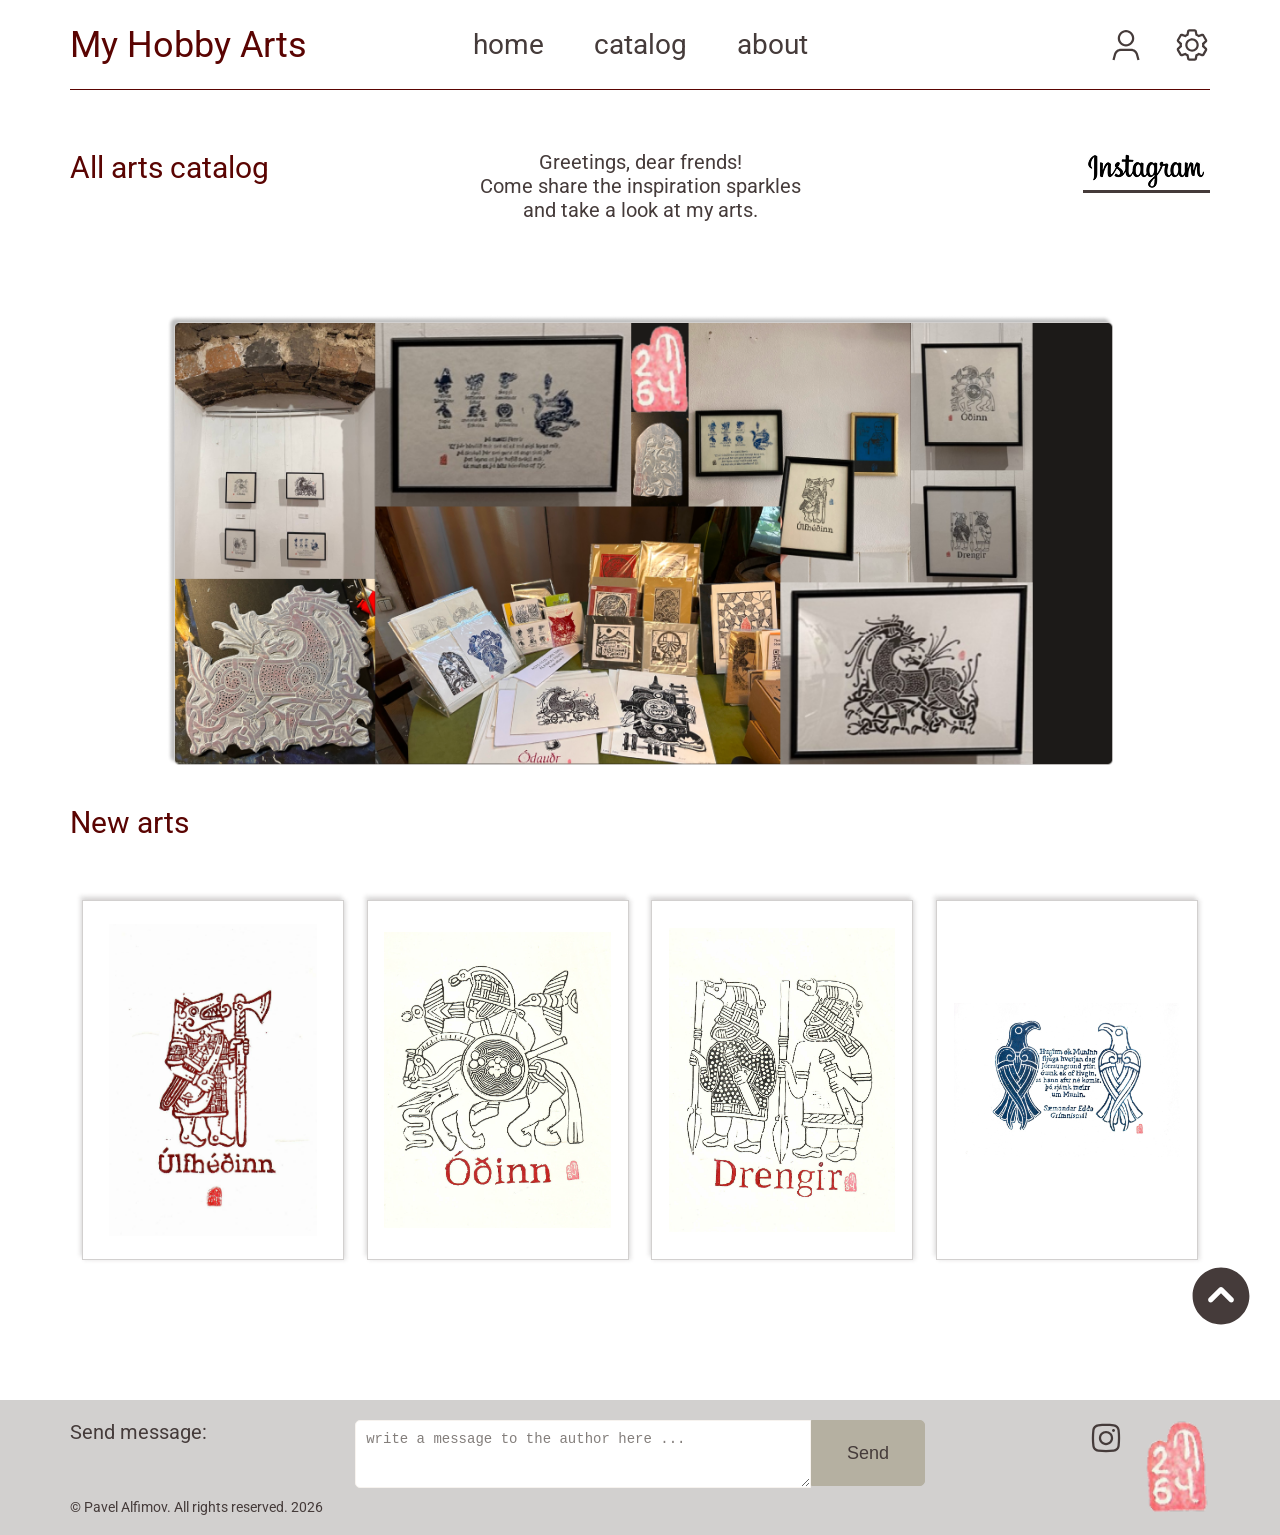
==== index.html @ f108cb51 "init commit" ====
<!DOCTYPE html>
<html lang="en">
<head>
  <meta charset="UTF-8">
  <meta name="viewport" content="width=device-width, initial-scale=1.0">
  <title>home</title>
  <link rel="stylesheet" href="./styles/home/home.css">
</head>
<body>
  <div class="wrapper">
    <div class="top" id="top">
      <header>
        <div class="header-block" id="headerBlock">
          <div class="header-left">
            <a href="index.html" class="site-title">My Hobby Arts</a>
          </div>
          <div class="header-center">
            <div class="menu-block">
              <a href="index.html" class="menu-item">home</a>
              <a href="./pages/catalog.html" class="menu-item">catalog</a>
              <a href="./pages/about.html" class="menu-item last">about</a>
            </div>
          </div>
          <div class="header-right">
            <div class="service-block">
              <div class="service-item">
                <a href="#">
                  <svg width="36" height="36" viewBox="0 0 36 36" fill="none" xmlns="http://www.w3.org/2000/svg">
                    <path fill-rule="evenodd" clip-rule="evenodd" d="M9.75001 11.25C9.75001 15.8025 13.4475 19.5 18 19.5C22.5525 19.5 26.25 15.8025 26.25 11.25C26.25 6.6975 22.5525 3 18 3C15.8123 3.00119 13.7146 3.87077 12.1677 5.41769C10.6208 6.9646 9.7512 9.06233 9.75001 11.25ZM12 11.25C12 7.9425 14.6925 5.25 18 5.25C21.3075 5.25 24 7.9425 24 11.25C24 14.5575 21.3075 17.25 18 17.25C14.6925 17.25 12 14.5575 12 11.25ZM27.855 27.615L29.3775 33.2925L31.5525 32.7075L30.03 27.03C29.6215 25.516 28.7259 24.1785 27.4815 23.2242C26.2371 22.2699 24.7132 21.7519 23.145 21.75H12.855C11.2862 21.7493 9.76102 22.2665 8.51614 23.2211C7.27125 24.1758 6.37625 25.5147 5.97001 27.03L4.44751 32.7075L6.62251 33.2925L8.14501 27.615C8.42249 26.5779 9.03455 25.6614 9.88619 25.0078C10.7378 24.3541 11.7814 23.9999 12.855 24H23.145C25.35 24 27.285 25.485 27.855 27.615Z" fill="#453B3A"/>
                  </svg>                  
                </a>
              </div>
              <div class="service-item last">
                <a href="#">
                  <svg width="36" height="36" viewBox="0 0 36 36" fill="none" xmlns="http://www.w3.org/2000/svg">
                    <path d="M30.375 18.855V17.1338L32.535 15.2438C32.9332 14.8928 33.1945 14.4124 33.2727 13.8875C33.3509 13.3625 33.2411 12.8268 32.9625 12.375L30.3075 7.87503C30.1103 7.53333 29.8266 7.24951 29.485 7.05205C29.1434 6.85459 28.7559 6.75043 28.3613 6.75003C28.1168 6.74816 27.8736 6.78616 27.6413 6.86253L24.9075 7.78503C24.4362 7.47037 23.9438 7.18845 23.4338 6.94128L22.86 4.10628C22.7572 3.58834 22.4754 3.12308 22.0641 2.79195C21.6527 2.46081 21.138 2.28491 20.61 2.29503H15.345C14.8171 2.28491 14.3024 2.46081 13.891 2.79195C13.4797 3.12308 13.1979 3.58834 13.095 4.10628L12.5213 6.94128C12.0082 7.18951 11.5122 7.47138 11.0363 7.78503L8.35879 6.81753C8.124 6.75636 7.88086 6.73356 7.63879 6.75003C7.24422 6.75043 6.8567 6.85459 6.5151 7.05205C6.17349 7.24951 5.88982 7.53333 5.69254 7.87503L3.03754 12.375C2.77495 12.8261 2.67737 13.3545 2.76152 13.8697C2.84567 14.3848 3.1063 14.8547 3.49879 15.1988L5.62504 17.145V18.8663L3.49879 20.7563C3.09522 21.1028 2.82745 21.5811 2.74301 22.1062C2.65857 22.6314 2.76292 23.1695 3.03754 23.625L5.69254 28.125C5.88982 28.4667 6.17349 28.7506 6.5151 28.948C6.8567 29.1455 7.24422 29.2496 7.63879 29.25C7.88331 29.2519 8.1265 29.2139 8.35879 29.1375L11.0925 28.215C11.5639 28.5297 12.0563 28.8116 12.5663 29.0588L13.14 31.8938C13.2429 32.4117 13.5247 32.877 13.936 33.2081C14.3474 33.5392 14.8621 33.7151 15.39 33.705H20.7C21.228 33.7151 21.7427 33.5392 22.1541 33.2081C22.5654 32.877 22.8472 32.4117 22.95 31.8938L23.5238 29.0588C24.0368 28.8105 24.5329 28.5287 25.0088 28.215L27.7313 29.1375C27.9636 29.2139 28.2068 29.2519 28.4513 29.25C28.8459 29.2496 29.2334 29.1455 29.575 28.948C29.9166 28.7506 30.2003 28.4667 30.3975 28.125L32.9625 23.625C33.2251 23.1739 33.3227 22.6455 33.2386 22.1304C33.1544 21.6153 32.8938 21.1454 32.5013 20.8013L30.375 18.855ZM28.3613 27L24.5025 25.695C23.5987 26.4594 22.5665 27.0574 21.4538 27.4613L20.655 31.5H15.345L14.5463 27.5063C13.4424 27.091 12.4157 26.494 11.5088 25.74L7.63879 27L4.98379 22.5L8.04379 19.8C7.83577 18.6355 7.83577 17.4433 8.04379 16.2788L4.98379 13.5L7.63879 9.00003L11.4975 10.305C12.4014 9.54069 13.4336 8.94269 14.5463 8.53878L15.345 4.50003H20.655L21.4538 8.49378C22.5577 8.90903 23.5844 9.50601 24.4913 10.26L28.3613 9.00003L31.0163 13.5L27.9563 16.2C28.1643 17.3646 28.1643 18.5567 27.9563 19.7213L31.0163 22.5L28.3613 27Z" fill="#453B3A"/>
                    <path d="M18 24.75C16.665 24.75 15.3599 24.3541 14.2499 23.6124C13.1399 22.8707 12.2747 21.8165 11.7638 20.5831C11.2529 19.3497 11.1193 17.9925 11.3797 16.6831C11.6402 15.3738 12.283 14.171 13.227 13.227C14.171 12.283 15.3738 11.6402 16.6831 11.3797C17.9925 11.1193 19.3497 11.2529 20.5831 11.7638C21.8165 12.2747 22.8707 13.1399 23.6124 14.2499C24.3541 15.3599 24.75 16.665 24.75 18C24.759 18.8889 24.5906 19.7707 24.2546 20.5938C23.9186 21.4168 23.4217 22.1645 22.7931 22.7931C22.1645 23.4217 21.4168 23.9186 20.5938 24.2546C19.7707 24.5906 18.8889 24.759 18 24.75ZM18 13.5C17.4053 13.4861 16.8139 13.5931 16.2617 13.8143C15.7094 14.0356 15.2078 14.3665 14.7872 14.7872C14.3665 15.2078 14.0356 15.7094 13.8143 16.2617C13.5931 16.8139 13.4861 17.4053 13.5 18C13.4861 18.5947 13.5931 19.1861 13.8143 19.7383C14.0356 20.2906 14.3665 20.7922 14.7872 21.2128C15.2078 21.6335 15.7094 21.9644 16.2617 22.1857C16.8139 22.4069 17.4053 22.5139 18 22.5C18.5947 22.5139 19.1861 22.4069 19.7383 22.1857C20.2906 21.9644 20.7922 21.6335 21.2128 21.2128C21.6335 20.7922 21.9644 20.2906 22.1857 19.7383C22.4069 19.1861 22.5139 18.5947 22.5 18C22.5139 17.4053 22.4069 16.8139 22.1857 16.2617C21.9644 15.7094 21.6335 15.2078 21.2128 14.7872C20.7922 14.3665 20.2906 14.0356 19.7383 13.8143C19.1861 13.5931 18.5947 13.4861 18 13.5Z" fill="#453B3A"/>
                  </svg>
                </a>
              </div>
            </div>
          </div>
        </div>
      </header>
      <main>
        <div class="greeting-block" id="greetingBlock">
          <div class="title-link-block">
            <a href="pages/catalog.html" class="title-link">All arts catalog</a>
          </div>
          <div class="greeting-text-block">
            <p class="greeting-text">Greetings, dear frends! 
              Come share the inspiration sparkles
              and take a look at my arts.</p>
          </div>
          <div class="resource-link-block">
            <a href="#">
              <img src="assets/icons/instagram-logo.png" alt="instagram" class="resource-link">
            </a>
          </div>
        </div>
        <div class="collage-block">
          <img src="assets/images/collage.png" alt="collage" class="collage-img">
        </div>
        <div class="news-block">
          <div class="title-link-block">
            <a href="#newImagesBlock" class="title-link">New arts</a>
          </div>
          <div class="new-images-block" id="newImagesBlock">
            <div class="new-image-card">
              <div class="new-image-card-block">
                <img src="assets/catalog/object-1.png" alt="image" class="image-item">
              </div>              
            </div>
            <div class="new-image-card">
              <div class="new-image-card-block">
                <img src="assets/catalog/object-2.png" alt="image" class="image-item">
              </div>              
            </div>
            <div class="new-image-card">
              <div class="new-image-card-block">
                <img src="assets/catalog/object-6.png" alt="image" class="image-item">
              </div>              
            </div>
            <div class="new-image-card">
              <div class="new-image-card-block">
                <img src="assets/catalog/object-11.png" alt="image" class="image-item">
              </div>              
            </div>           
          </div>
        </div>
      </main>
    </div>
    <footer>
      <div class="btn-up-block">
        <a href="#top">
          <svg width="62" height="62" viewBox="0 0 62 62" fill="none" xmlns="http://www.w3.org/2000/svg">
            <path fill-rule="evenodd" clip-rule="evenodd" d="M31 2.58331C15.3063 2.58331 2.58337 15.3062 2.58337 31C2.58337 46.6937 15.3063 59.4166 31 59.4166C46.6938 59.4166 59.4167 46.6937 59.4167 31C59.4167 15.3062 46.6938 2.58331 31 2.58331ZM22.4931 36.7014C22.0059 37.172 21.3533 37.4324 20.676 37.4265C19.9987 37.4206 19.3507 37.1489 18.8718 36.6699C18.3928 36.191 18.1211 35.543 18.1152 34.8657C18.1093 34.1883 18.3697 33.5358 18.8403 33.0486L29.1736 22.7152C29.6581 22.2309 30.315 21.9589 31 21.9589C31.685 21.9589 32.342 22.2309 32.8265 22.7152L43.1598 33.0486C43.6304 33.5358 43.8908 34.1883 43.8849 34.8657C43.879 35.543 43.6073 36.191 43.1283 36.6699C42.6493 37.1489 42.0014 37.4206 41.3241 37.4265C40.6467 37.4324 39.9942 37.172 39.507 36.7014L31 28.1945L22.4931 36.7014Z" fill="#453B3A"/>
          </svg>
        </a>
      </div>
      <div class="footer-block">
        <div class="footer-left">
          <div class="footer-left-block">
            <div class="title-block">
              <p class="send-title">Send message:</p>
            </div>
            <div class="title-block">
              <p class="copyrights">&copy; Pavel Alfimov. All rights reserved. 2026</p>
            </div>            
          </div>
        </div>
        <div class="footer-center">
          <div class="footer-center-block">
            <textarea name="message-footer" id="messageFooter" class="message-footer" placeholder="write a message to the author here ..."></textarea>
            <button type="button" class="btn-send-footer">Send</button>            
          </div>

        </div>
        <div class="footer-right">
          <div class="footer-right-block">
            <div class="socials-block">
              <a href="#" class="social-icon">
                <svg width="36" height="36" viewBox="0 0 36 36" fill="none" xmlns="http://www.w3.org/2000/svg">
                  <path d="M24 10.5C24 10.1022 24.158 9.72064 24.4393 9.43934C24.7206 9.15804 25.1022 9 25.5 9C25.8978 9 26.2794 9.15804 26.5607 9.43934C26.842 9.72064 27 10.1022 27 10.5C27 10.8978 26.842 11.2794 26.5607 11.5607C26.2794 11.842 25.8978 12 25.5 12C25.1022 12 24.7206 11.842 24.4393 11.5607C24.158 11.2794 24 10.8978 24 10.5Z" fill="#453B3A"/>
                  <path fill-rule="evenodd" clip-rule="evenodd" d="M18 10.875C16.1103 10.875 14.2981 11.6257 12.9619 12.9619C11.6257 14.2981 10.875 16.1103 10.875 18C10.875 19.8897 11.6257 21.7019 12.9619 23.0381C14.2981 24.3743 16.1103 25.125 18 25.125C19.8897 25.125 21.7019 24.3743 23.0381 23.0381C24.3743 21.7019 25.125 19.8897 25.125 18C25.125 16.1103 24.3743 14.2981 23.0381 12.9619C21.7019 11.6257 19.8897 10.875 18 10.875ZM13.125 18C13.125 16.7071 13.6386 15.4671 14.5529 14.5529C15.4671 13.6386 16.7071 13.125 18 13.125C19.2929 13.125 20.5329 13.6386 21.4471 14.5529C22.3614 15.4671 22.875 16.7071 22.875 18C22.875 19.2929 22.3614 20.5329 21.4471 21.4471C20.5329 22.3614 19.2929 22.875 18 22.875C16.7071 22.875 15.4671 22.3614 14.5529 21.4471C13.6386 20.5329 13.125 19.2929 13.125 18Z" fill="#453B3A"/>
                  <path fill-rule="evenodd" clip-rule="evenodd" d="M25.887 4.2495C20.6451 3.66814 15.355 3.66814 10.113 4.2495C7.09502 4.587 4.65752 6.9645 4.30352 9.9975C3.68268 15.3144 3.68268 20.6856 4.30352 26.0025C4.65752 29.0355 7.09352 31.413 10.113 31.7505C15.355 32.3306 20.645 32.3306 25.887 31.7505C28.905 31.413 31.3425 29.0355 31.6965 26.0025C32.3174 20.6856 32.3174 15.3144 31.6965 9.9975C31.3425 6.9645 28.9065 4.587 25.887 4.2495ZM10.362 6.4845C15.4385 5.92156 20.5616 5.92156 25.638 6.4845C27.633 6.7095 29.2305 8.283 29.463 10.26C30.0647 15.4025 30.0647 20.5975 29.463 25.74C29.3428 26.7076 28.8998 27.6063 28.2058 28.2911C27.5117 28.9759 26.6071 29.4067 25.638 29.514C20.5616 30.0769 15.4385 30.0769 10.362 29.514C9.39293 29.4067 8.4883 28.9759 7.79425 28.2911C7.10021 27.6063 6.65728 26.7076 6.53702 25.74C5.93531 20.5975 5.93531 15.4025 6.53702 10.26C6.65728 9.29244 7.10021 8.39367 7.79425 7.70888C8.4883 7.02409 9.39293 6.59176 10.362 6.4845Z" fill="#453B3A"/>
                </svg>
              </a>
            </div>
            <div class="signature-block">
              <img src="assets/images/signature.png" alt="signature" class="signature">
            </div>
          </div>
        </div>
      </div>
    </footer>
  </div>
  
</body>
</html>
---- styles/home/home.css ----
@font-face {
  font-family: Roboto;
  src: url(../../assets/fonts/Roboto.ttf);
}
* {
  margin: 0;
  padding: 0;
}

body {
  font-family: Roboto;
}

.wrapper {
  margin: 0;
  width: 100%;
  height: auto;
  display: flex;
  flex-direction: column;
  justify-content: center;
  box-sizing: border-box;
  justify-content: space-between;
}
.wrapper .top {
  margin: 0;
  width: 100%;
  height: auto;
  display: flex;
  flex-direction: column;
  justify-content: center;
  box-sizing: border-box;
  justify-content: space-between;
  flex-grow: 1;
}
.wrapper .top header {
  margin: 0;
  width: 100%;
  height: 10vh;
  display: flex;
  flex-direction: column;
  justify-content: center;
  box-sizing: border-box;
  background-color: #ffffff;
  position: sticky;
  top: 0;
  z-index: 9999;
}
.wrapper .top header .header-block {
  margin: 0 auto;
  width: 89%;
  height: 10vh;
  display: flex;
  justify-content: center;
  box-sizing: border-box;
  justify-content: space-between;
  border-bottom: 1px solid #5A0402;
}
.wrapper .top header .header-block .header-left {
  margin: 0 auto;
  width: 25%;
  height: 100%;
  display: flex;
  flex-direction: column;
  justify-content: center;
  box-sizing: border-box;
}
.wrapper .top header .header-block .header-left .site-title {
  margin: 0 auto;
  margin-left: 0;
  font-size: 36px;
  font-weight: 400;
  line-height: auto;
  letter-spacing: 0;
  text-decoration: none;
  color: #5A0402;
  text-align: left;
}
.wrapper .top header .header-block .header-left .site-title:hover {
  color: #c0271e;
}
.wrapper .top header .header-block .header-center {
  margin: 0 auto;
  width: 50%;
  height: 100%;
  display: flex;
  flex-direction: column;
  justify-content: center;
  box-sizing: border-box;
}
.wrapper .top header .header-block .header-center .menu-block {
  margin: 0 auto;
  width: 100%;
  display: flex;
  justify-content: center;
  box-sizing: border-box;
}
.wrapper .top header .header-block .header-center .menu-block .menu-item {
  margin: 0;
  margin-right: 50px;
  font-size: 28px;
  font-weight: 400;
  line-height: auto;
  letter-spacing: 0;
  text-decoration: none;
  color: #453B3A;
  text-align: center;
}
.wrapper .top header .header-block .header-center .menu-block .last {
  margin-right: 0;
}
.wrapper .top header .header-block .header-center .menu-block .menu-item:hover {
  color: #c0271e;
}
.wrapper .top header .header-block .header-right {
  margin: 0 auto;
  width: 25%;
  height: 100%;
  display: flex;
  flex-direction: column;
  justify-content: center;
  box-sizing: border-box;
}
.wrapper .top header .header-block .header-right .service-block {
  margin: 0 auto;
  width: 100%;
  display: flex;
  justify-content: center;
  box-sizing: border-box;
  justify-content: flex-end;
}
.wrapper .top header .header-block .header-right .service-block .service-item {
  margin: 0;
  margin-right: 30px;
  width: 36px;
  height: 36px;
}
.wrapper .top header .header-block .header-right .service-block .last {
  margin-right: 0;
}
.wrapper .top header .header-block .header-right .service-block .service-item:hover svg path {
  fill: #c0271e;
}
.wrapper .top main {
  margin: 0;
  width: 100%;
  min-height: 75vh;
  display: flex;
  flex-direction: column;
  justify-content: center;
  box-sizing: border-box;
}
.wrapper .top main .greeting-block {
  margin: 0 auto;
  width: 89%;
  height: 25vh;
  display: flex;
  justify-content: center;
  box-sizing: border-box;
}
.wrapper .top main .greeting-block .title-link-block {
  margin: auto;
  margin-top: 60px;
  width: 25%;
}
.wrapper .top main .greeting-block .title-link-block .title-link {
  font-size: 30px;
  font-weight: 400;
  line-height: auto;
  letter-spacing: 0;
  color: #5A0402;
  text-decoration: none;
}
.wrapper .top main .greeting-block .title-link-block .title-link:hover {
  color: #c0271e;
}
.wrapper .top main .greeting-block .greeting-text-block {
  margin: auto;
  margin-top: 60px;
  width: 50%;
}
.wrapper .top main .greeting-block .greeting-text-block .greeting-text {
  white-space: pre-line;
  text-align: center;
  font-size: 20px;
  font-weight: 400;
  line-height: 24px;
  letter-spacing: 0;
  color: #453B3A;
}
.wrapper .top main .greeting-block .resource-link-block {
  margin: auto;
  margin-top: 60px;
  width: 25%;
  display: flex;
  justify-content: center;
  box-sizing: border-box;
  justify-content: flex-end;
}
.wrapper .top main .greeting-block .resource-link-block .resource-link {
  border-bottom: 3px solid #453B3A;
}
.wrapper .top main .greeting-block .resource-link-block .resource-link:hover {
  border-color: #c0271e;
}
.wrapper .top main .collage-block {
  margin: 0 auto;
  width: 89%;
  height: 50vh;
  display: flex;
  justify-content: center;
  box-sizing: border-box;
}
.wrapper .top main .collage-block .collage-img {
  margin: 0 auto;
  height: 100%;
}
.wrapper .top main .news-block {
  margin: 0 auto;
  margin-bottom: 80px;
  width: 89%;
  height: auto;
  min-height: 15vh;
  display: flex;
  flex-direction: column;
  justify-content: center;
  box-sizing: border-box;
}
.wrapper .top main .news-block .title-link-block {
  margin: 0 auto;
  margin-top: 40px;
  width: 100%;
}
.wrapper .top main .news-block .title-link-block .title-link {
  font-size: 30px;
  font-weight: 400;
  line-height: auto;
  letter-spacing: 0;
  color: #5A0402;
  text-decoration: none;
}
.wrapper .top main .news-block .title-link-block .title-link:hover {
  color: #c0271e;
}
.wrapper .top main .news-block .new-images-block {
  margin: 60px auto;
  width: 100%;
  height: auto;
  display: flex;
  justify-content: center;
  box-sizing: border-box;
  justify-content: space-between;
}
.wrapper .top main .news-block .new-images-block .new-image-card {
  margin: auto;
  height: 40vh;
  width: 23%;
  border: 1px solid #d2d0cf;
  display: flex;
  flex-direction: column;
  justify-content: center;
  box-sizing: border-box;
  box-shadow: -2px -4px 4px rgba(69, 59, 58, 0.15), 2px 0 4px rgba(69, 59, 58, 0.15);
}
.wrapper .top main .news-block .new-images-block .new-image-card .new-image-card-block {
  margin: 0 auto;
  width: 87%;
  height: 87%;
  display: flex;
  flex-direction: column;
  justify-content: center;
  box-sizing: border-box;
}
.wrapper .top main .news-block .new-images-block .new-image-card .new-image-card-block .image-item {
  width: 100%;
  height: 100%;
  -o-object-fit: contain;
     object-fit: contain;
}
.wrapper footer {
  margin: 0;
  width: 100%;
  height: 15vh;
  display: flex;
  flex-direction: column;
  justify-content: center;
  box-sizing: border-box;
  background-color: #d2d0cf;
  position: relative;
}
.wrapper footer .btn-up-block {
  position: absolute;
  top: -100%;
  left: 93vw;
  z-index: 9999;
}
.wrapper footer .btn-up-block:hover svg path {
  fill: #837E7B;
}
.wrapper footer .footer-block {
  margin: 0 auto;
  width: 89%;
  height: 15vh;
  display: flex;
  justify-content: center;
  box-sizing: border-box;
  justify-content: space-between;
}
.wrapper footer .footer-block .footer-left {
  margin: 0 auto;
  width: 25%;
  height: 100%;
  display: flex;
  flex-direction: column;
  justify-content: center;
  box-sizing: border-box;
}
.wrapper footer .footer-block .footer-left .footer-left-block {
  height: 70%;
  display: flex;
  flex-direction: column;
  justify-content: center;
  box-sizing: border-box;
  justify-content: space-between;
}
.wrapper footer .footer-block .footer-left .footer-left-block .title-block {
  margin: 0 auto;
  width: 100%;
  height: auto;
  display: flex;
  justify-content: center;
  box-sizing: border-box;
  justify-content: flex-start;
}
.wrapper footer .footer-block .footer-left .footer-left-block .title-block .send-title {
  font-size: 20px;
  font-weight: 400;
  line-height: auto;
  letter-spacing: 0;
  color: #453B3A;
  text-align: left;
}
.wrapper footer .footer-block .footer-left .footer-left-block .title-block .copyrights {
  font-size: 14px;
  font-weight: 400;
  line-height: auto;
  letter-spacing: 0;
  color: #453B3A;
  text-align: left;
}
.wrapper footer .footer-block .footer-center {
  margin: 0 auto;
  width: 50%;
  height: 100%;
  display: flex;
  flex-direction: column;
  justify-content: center;
  box-sizing: border-box;
}
.wrapper footer .footer-block .footer-center .footer-center-block {
  height: 70%;
  display: flex;
  justify-content: center;
  box-sizing: border-box;
}
.wrapper footer .footer-block .footer-center .footer-center-block .message-footer {
  width: 80%;
  height: 70%;
  border: 1px solid #f7f3ef;
  border-top-left-radius: 5px;
  border-bottom-left-radius: 5px;
  outline: none;
  resize: vertical;
  min-height: 70%;
  max-height: 100%;
  overflow-y: auto;
}
.wrapper footer .footer-block .footer-center .footer-center-block .message-footer::-moz-placeholder {
  padding: 10px 0 0 10px;
  font-size: 14px;
  font-weight: 300;
  line-height: auto;
  letter-spacing: 0;
  color: #837E7B;
}
.wrapper footer .footer-block .footer-center .footer-center-block .message-footer::placeholder {
  padding: 10px 0 0 10px;
  font-size: 14px;
  font-weight: 300;
  line-height: auto;
  letter-spacing: 0;
  color: #837E7B;
}
.wrapper footer .footer-block .footer-center .footer-center-block .btn-send-footer {
  width: 20%;
  height: 70%;
  background-color: #b5b0a1;
  border: 1px solid #b5b0a1;
  border-top-right-radius: 5px;
  border-bottom-right-radius: 5px;
  outline: none;
  font-size: 18px;
  font-weight: 400;
  line-height: auto;
  letter-spacing: 0;
  color: #453B3A;
  cursor: pointer;
}
.wrapper footer .footer-block .footer-center .footer-center-block .btn-send-footer:hover {
  background-color: #8a8a8b;
  border: 1px solid #8a8a8b;
  color: #f7f3ef;
}
.wrapper footer .footer-block .footer-right {
  margin: 0 auto;
  width: 25%;
  height: 100%;
  display: flex;
  flex-direction: column;
  justify-content: center;
  box-sizing: border-box;
}
.wrapper footer .footer-block .footer-right .footer-right-block {
  margin: 0 auto;
  width: 100%;
  height: 70%;
  display: flex;
  justify-content: center;
  box-sizing: border-box;
  justify-content: space-around;
}
.wrapper footer .footer-block .footer-right .footer-right-block .socials-block {
  margin: 0 auto;
  width: 70%;
  display: flex;
  justify-content: center;
  box-sizing: border-box;
  justify-content: flex-end;
}
.wrapper footer .footer-block .footer-right .footer-right-block .socials-block .social-icon {
  width: 36px;
  height: 36px;
}
.wrapper footer .footer-block .footer-right .footer-right-block .socials-block .social-icon:hover svg path {
  fill: #c0271e;
}
.wrapper footer .footer-block .footer-right .footer-right-block .signature-block {
  margin: 0 auto;
  width: 30%;
  height: 100%;
  display: flex;
  justify-content: center;
  box-sizing: border-box;
  justify-content: flex-end;
}
.wrapper footer .footer-block .footer-right .footer-right-block .signature-block .signature {
  width: auto;
  height: 100%;
  -o-object-fit: contain;
     object-fit: contain;
  display: flex;
  justify-content: center;
  box-sizing: border-box;
  justify-content: left;
}/*# sourceMappingURL=home.css.map */
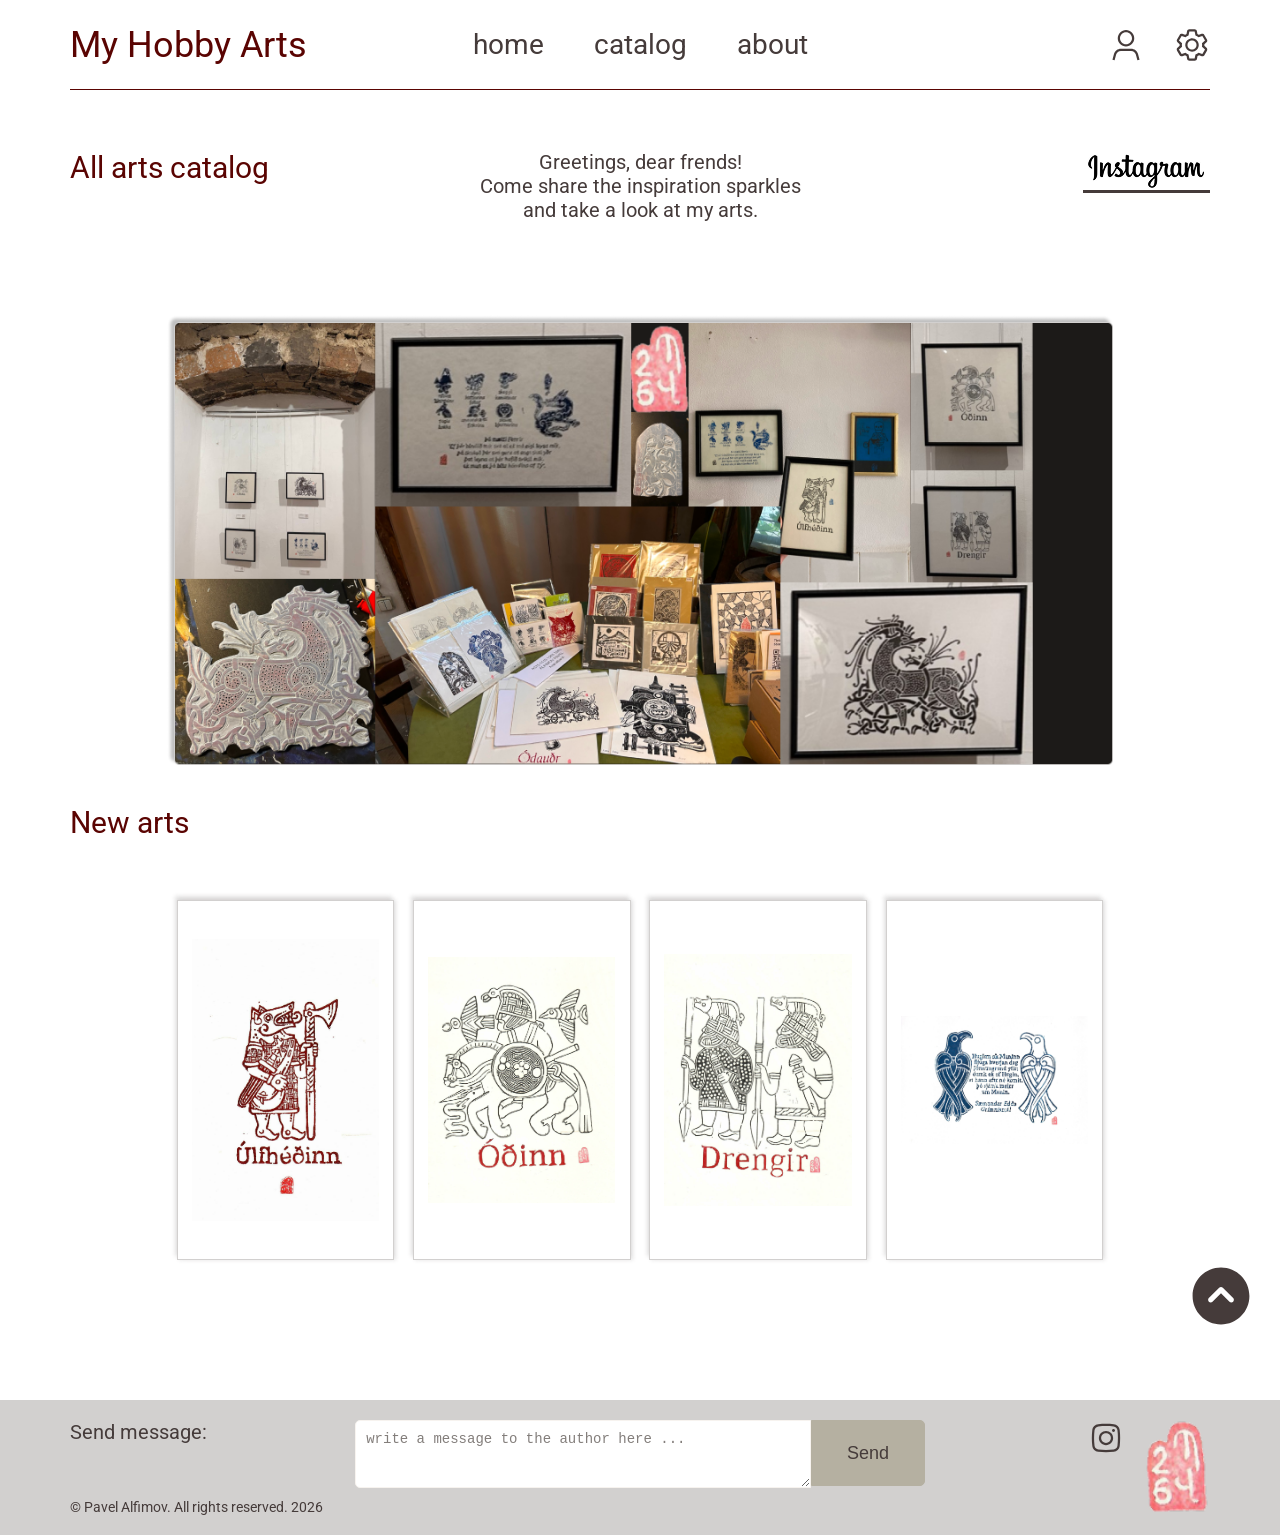
==== commit e9942174: "add admin layout" ====
--- a/index.html
+++ b/index.html
@@ -23,15 +23,15 @@
           </div>
           <div class="header-right">
             <div class="service-block">
-              <div class="service-item">
+              <div class="service-item" id="btnAuth">
                 <a href="#">
                   <svg width="36" height="36" viewBox="0 0 36 36" fill="none" xmlns="http://www.w3.org/2000/svg">
                     <path fill-rule="evenodd" clip-rule="evenodd" d="M9.75001 11.25C9.75001 15.8025 13.4475 19.5 18 19.5C22.5525 19.5 26.25 15.8025 26.25 11.25C26.25 6.6975 22.5525 3 18 3C15.8123 3.00119 13.7146 3.87077 12.1677 5.41769C10.6208 6.9646 9.7512 9.06233 9.75001 11.25ZM12 11.25C12 7.9425 14.6925 5.25 18 5.25C21.3075 5.25 24 7.9425 24 11.25C24 14.5575 21.3075 17.25 18 17.25C14.6925 17.25 12 14.5575 12 11.25ZM27.855 27.615L29.3775 33.2925L31.5525 32.7075L30.03 27.03C29.6215 25.516 28.7259 24.1785 27.4815 23.2242C26.2371 22.2699 24.7132 21.7519 23.145 21.75H12.855C11.2862 21.7493 9.76102 22.2665 8.51614 23.2211C7.27125 24.1758 6.37625 25.5147 5.97001 27.03L4.44751 32.7075L6.62251 33.2925L8.14501 27.615C8.42249 26.5779 9.03455 25.6614 9.88619 25.0078C10.7378 24.3541 11.7814 23.9999 12.855 24H23.145C25.35 24 27.285 25.485 27.855 27.615Z" fill="#453B3A"/>
                   </svg>                  
                 </a>
               </div>
-              <div class="service-item last">
-                <a href="#">
+              <div class="service-item last" id="btnAdmin">
+                <a href="components/layouts/admin.html">
                   <svg width="36" height="36" viewBox="0 0 36 36" fill="none" xmlns="http://www.w3.org/2000/svg">
                     <path d="M30.375 18.855V17.1338L32.535 15.2438C32.9332 14.8928 33.1945 14.4124 33.2727 13.8875C33.3509 13.3625 33.2411 12.8268 32.9625 12.375L30.3075 7.87503C30.1103 7.53333 29.8266 7.24951 29.485 7.05205C29.1434 6.85459 28.7559 6.75043 28.3613 6.75003C28.1168 6.74816 27.8736 6.78616 27.6413 6.86253L24.9075 7.78503C24.4362 7.47037 23.9438 7.18845 23.4338 6.94128L22.86 4.10628C22.7572 3.58834 22.4754 3.12308 22.0641 2.79195C21.6527 2.46081 21.138 2.28491 20.61 2.29503H15.345C14.8171 2.28491 14.3024 2.46081 13.891 2.79195C13.4797 3.12308 13.1979 3.58834 13.095 4.10628L12.5213 6.94128C12.0082 7.18951 11.5122 7.47138 11.0363 7.78503L8.35879 6.81753C8.124 6.75636 7.88086 6.73356 7.63879 6.75003C7.24422 6.75043 6.8567 6.85459 6.5151 7.05205C6.17349 7.24951 5.88982 7.53333 5.69254 7.87503L3.03754 12.375C2.77495 12.8261 2.67737 13.3545 2.76152 13.8697C2.84567 14.3848 3.1063 14.8547 3.49879 15.1988L5.62504 17.145V18.8663L3.49879 20.7563C3.09522 21.1028 2.82745 21.5811 2.74301 22.1062C2.65857 22.6314 2.76292 23.1695 3.03754 23.625L5.69254 28.125C5.88982 28.4667 6.17349 28.7506 6.5151 28.948C6.8567 29.1455 7.24422 29.2496 7.63879 29.25C7.88331 29.2519 8.1265 29.2139 8.35879 29.1375L11.0925 28.215C11.5639 28.5297 12.0563 28.8116 12.5663 29.0588L13.14 31.8938C13.2429 32.4117 13.5247 32.877 13.936 33.2081C14.3474 33.5392 14.8621 33.7151 15.39 33.705H20.7C21.228 33.7151 21.7427 33.5392 22.1541 33.2081C22.5654 32.877 22.8472 32.4117 22.95 31.8938L23.5238 29.0588C24.0368 28.8105 24.5329 28.5287 25.0088 28.215L27.7313 29.1375C27.9636 29.2139 28.2068 29.2519 28.4513 29.25C28.8459 29.2496 29.2334 29.1455 29.575 28.948C29.9166 28.7506 30.2003 28.4667 30.3975 28.125L32.9625 23.625C33.2251 23.1739 33.3227 22.6455 33.2386 22.1304C33.1544 21.6153 32.8938 21.1454 32.5013 20.8013L30.375 18.855ZM28.3613 27L24.5025 25.695C23.5987 26.4594 22.5665 27.0574 21.4538 27.4613L20.655 31.5H15.345L14.5463 27.5063C13.4424 27.091 12.4157 26.494 11.5088 25.74L7.63879 27L4.98379 22.5L8.04379 19.8C7.83577 18.6355 7.83577 17.4433 8.04379 16.2788L4.98379 13.5L7.63879 9.00003L11.4975 10.305C12.4014 9.54069 13.4336 8.94269 14.5463 8.53878L15.345 4.50003H20.655L21.4538 8.49378C22.5577 8.90903 23.5844 9.50601 24.4913 10.26L28.3613 9.00003L31.0163 13.5L27.9563 16.2C28.1643 17.3646 28.1643 18.5567 27.9563 19.7213L31.0163 22.5L28.3613 27Z" fill="#453B3A"/>
                     <path d="M18 24.75C16.665 24.75 15.3599 24.3541 14.2499 23.6124C13.1399 22.8707 12.2747 21.8165 11.7638 20.5831C11.2529 19.3497 11.1193 17.9925 11.3797 16.6831C11.6402 15.3738 12.283 14.171 13.227 13.227C14.171 12.283 15.3738 11.6402 16.6831 11.3797C17.9925 11.1193 19.3497 11.2529 20.5831 11.7638C21.8165 12.2747 22.8707 13.1399 23.6124 14.2499C24.3541 15.3599 24.75 16.665 24.75 18C24.759 18.8889 24.5906 19.7707 24.2546 20.5938C23.9186 21.4168 23.4217 22.1645 22.7931 22.7931C22.1645 23.4217 21.4168 23.9186 20.5938 24.2546C19.7707 24.5906 18.8889 24.759 18 24.75ZM18 13.5C17.4053 13.4861 16.8139 13.5931 16.2617 13.8143C15.7094 14.0356 15.2078 14.3665 14.7872 14.7872C14.3665 15.2078 14.0356 15.7094 13.8143 16.2617C13.5931 16.8139 13.4861 17.4053 13.5 18C13.4861 18.5947 13.5931 19.1861 13.8143 19.7383C14.0356 20.2906 14.3665 20.7922 14.7872 21.2128C15.2078 21.6335 15.7094 21.9644 16.2617 22.1857C16.8139 22.4069 17.4053 22.5139 18 22.5C18.5947 22.5139 19.1861 22.4069 19.7383 22.1857C20.2906 21.9644 20.7922 21.6335 21.2128 21.2128C21.6335 20.7922 21.9644 20.2906 22.1857 19.7383C22.4069 19.1861 22.5139 18.5947 22.5 18C22.5139 17.4053 22.4069 16.8139 22.1857 16.2617C21.9644 15.7094 21.6335 15.2078 21.2128 14.7872C20.7922 14.3665 20.2906 14.0356 19.7383 13.8143C19.1861 13.5931 18.5947 13.4861 18 13.5Z" fill="#453B3A"/>
@@ -60,6 +60,7 @@
         </div>
         <div class="collage-block">
           <img src="assets/images/collage.png" alt="collage" class="collage-img">
+          <a href="pages/catalog.html" class="collage-link">&#9472;&#9472;&#9472;&nbsp;Go to Catalog&nbsp;&#9472;&#9472;&#9472;</a>
         </div>
         <div class="news-block">
           <div class="title-link-block">
@@ -68,22 +69,22 @@
           <div class="new-images-block" id="newImagesBlock">
             <div class="new-image-card">
               <div class="new-image-card-block">
-                <img src="assets/catalog/object-1.png" alt="image" class="image-item">
+                <img src="assets/catalog/item-1.png" alt="image" class="image-item">
               </div>              
             </div>
             <div class="new-image-card">
               <div class="new-image-card-block">
-                <img src="assets/catalog/object-2.png" alt="image" class="image-item">
+                <img src="assets/catalog/item-2.png" alt="image" class="image-item">
               </div>              
             </div>
             <div class="new-image-card">
               <div class="new-image-card-block">
-                <img src="assets/catalog/object-6.png" alt="image" class="image-item">
+                <img src="assets/catalog/item-6.png" alt="image" class="image-item">
               </div>              
             </div>
             <div class="new-image-card">
               <div class="new-image-card-block">
-                <img src="assets/catalog/object-11.png" alt="image" class="image-item">
+                <img src="assets/catalog/item-11.png" alt="image" class="image-item">
               </div>              
             </div>           
           </div>
@@ -134,7 +135,6 @@
         </div>
       </div>
     </footer>
-  </div>
-  
+  </div>  
 </body>
 </html>
--- a/styles/home/home.css
+++ b/styles/home/home.css
@@ -209,10 +209,39 @@
   display: flex;
   justify-content: center;
   box-sizing: border-box;
+  position: relative;
 }
 .wrapper .top main .collage-block .collage-img {
   margin: 0 auto;
   height: 100%;
+  transition: filter 0.3s ease;
+  display: flex;
+  flex-direction: column;
+  justify-content: center;
+  box-sizing: border-box;
+}
+.wrapper .top main .collage-block .collage-link {
+  margin: auto;
+  width: 83%;
+  text-decoration: none;
+  text-align: center;
+  font-size: 26px;
+  font-weight: 500;
+  line-height: auto;
+  letter-spacing: 0;
+  color: #F9E352;
+  position: absolute;
+  top: 48%;
+  opacity: 0;
+}
+.wrapper .top main .collage-block .collage-link:hover {
+  color: #EF9C33;
+}
+.wrapper .top main .collage-block:hover .collage-link {
+  opacity: 1;
+}
+.wrapper .top main .collage-block:hover .collage-img {
+  filter: brightness(50%);
 }
 .wrapper .top main .news-block {
   margin: 0 auto;
@@ -243,7 +272,7 @@
 }
 .wrapper .top main .news-block .new-images-block {
   margin: 60px auto;
-  width: 100%;
+  width: 83%;
   height: auto;
   display: flex;
   justify-content: center;
